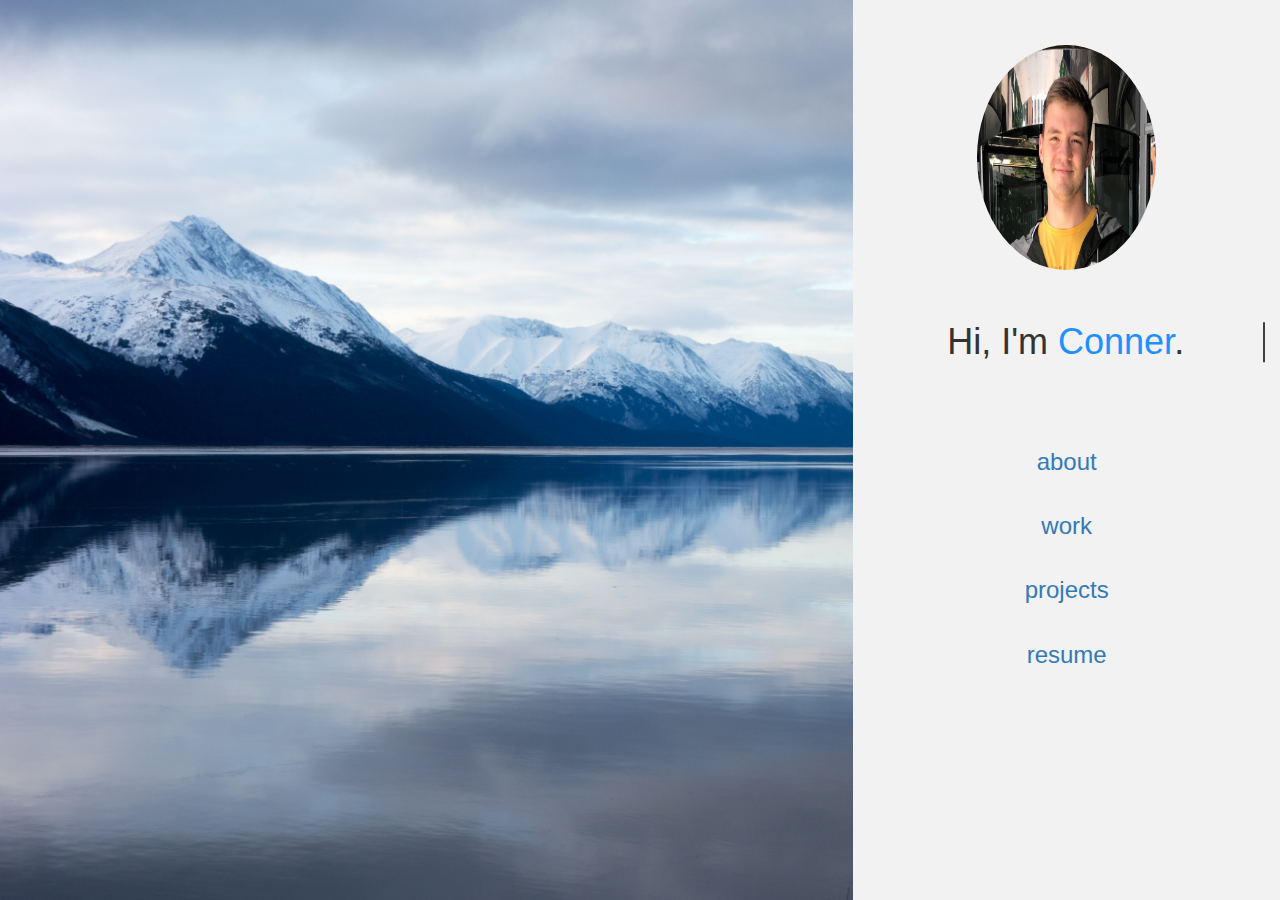
==== index.html @ 4be6e41a "Website Revamp, more to come - cleaner" ====
<!DOCTYPE html>
<html lang="en">
  <head>
    <!-- Global Site Tag (gtag.js) - Google Analytics -->
    <script async src="https://www.googletagmanager.com/gtag/js?id=UA-107774406-1"></script>
    <script>
    window.dataLayer = window.dataLayer || [];
    function gtag(){dataLayer.push(arguments);}
    gtag('js', new Date());

    gtag('config', 'UA-107774406-1');
    </script>

    <!-- Required meta tags -->
    <meta charset="utf-8">
    <meta name="viewport" content="width=device-width, initial-scale=1, shrink-to-fit=no">

    <script type="text/javascript" src="js/script.js"></script>

    <!-- Bootstrap CSS -->  
    <link rel="stylesheet" href="css/style.css">
    <link rel="stylesheet" href="font-awesome-4.7.0/css/font-awesome.min.css">
    <link href='https://fonts.googleapis.com/css?family=Gruppo' rel='stylesheet'>
    <link rel="shortcut icon" href="favicon.ico" />
</head>



  <body id="index">
    <title>Conner Bean</title>
    
    <div>
        <div class="col-md-8" style="margin: 0 !important; padding: 0 !important;">
            <img id="indexImage" src="images/ph1.jpg" alt="Image is missing. Conner you fool!">
        </div>
    </div>

    <div class="verticalNavigaion">
        <div class="col-md-4" style="background: #F2F2F2; height: 100vh;"> 
            <img src="images/me.jpg" alt="Avatar" id="circlePicture" style="width: 45%; height: 25%; margin-top: 5vh;">
            <h1 class="line-1 anim-typewriter">Hi, I'm <span style="color: dodgerblue">Conner</span>.<h1>
            <ul style="padding-top: 4vh; margin: auto">
                <li id="verticalNavigaionItem"><a href="about.html">about</a></li><br>
                <li id="verticalNavigaionItem"><a href="work.html">work</a></li><br>
                <li id="verticalNavigaionItem"><a href="projects.html">projects</a></li><br>
                <li id="verticalNavigaionItem"><a href="images/resume.pdf">resume</a></li><br>
                <!-- COMING SOON!!! -->
                <!-- <li id="verticalNavigaionItem"><a href="blog.html">blog</a></li> -->
            </ul>
        </div>
    </div>
 
    
    <!-- Optional JavaScript -->
    <!-- jQuery first, then Popper.js, then Bootstrap JS -->
    <script src="https://code.jquery.com/jquery-3.1.0.js"></script>
    <script src="https://cdnjs.cloudflare.com/ajax/libs/popper.js/1.11.0/umd/popper.min.js" integrity="sha384-b/U6ypiBEHpOf/4+1nzFpr53nxSS+GLCkfwBdFNTxtclqqenISfwAzpKaMNFNmj4" crossorigin="anonymous"></script>
    <script src="https://maxcdn.bootstrapcdn.com/bootstrap/4.0.0-beta/js/bootstrap.min.js" integrity="sha384-h0AbiXch4ZDo7tp9hKZ4TsHbi047NrKGLO3SEJAg45jXxnGIfYzk4Si90RDIqNm1" crossorigin="anonymous"></script>
    <link rel="stylesheet" href="https://maxcdn.bootstrapcdn.com/bootstrap/3.3.7/css/bootstrap.min.css">
    
    <script>
        console.log("Photo credit: Haoshuang Lou - 'Snow Capped Mountains'")
    </script>

    <script>
    $(document).ready(function () {
        $(".navbar-nav li a").click(function(event) {
            $(".navbar-collapse").collapse('hide');
        });

        $(".navbar #sec2").on('click', function(e) {
               // prevent default anchor click behavior
            e.preventDefault();

            // store hash
            var hash = this.hash;
            var tope = 0;
            if ($(hash).length)
            {
                tope = $(hash).offset().top;
            }

            // animate
            $('html, body').animate({
                scrollTop: tope
                }, 400, function(){

                // when done, add hash to url
                // (default click behaviour)
                window.location.hash = hash;
                });
        });
    });
    </script>
  </body>

</html>
---- css/style.css ----
* {
    padding: 0;
    margin: 0;
    }
    
    body {
        overflow-x: hidden;
        font-family: 'Open Sans', sans-serif;
        text-rendering: optimizeLegibility !important;
        -webkit-font-smoothing: antialiased !important;
        background-color: whitesmoke;
        position: relative;
        height: 100%;
        overflow: auto;
    }

    html {
        overflow: hidden;
        height: 100%;
    }
    
    li {
        list-style: none;
        display: inline-block
    }
    
    a {
        text-decoration: none;
        transition: all 500ms ease-in-out;
    }
    
    a:hover,
    a:active {
        text-decoration: none;
    }
    
    h1,
    h2,
    h4 {
        text-align: center;
        font-family: 'PT Sans Narrow', Arial, sans-serif;
        font-weight: bold;
    }
    
    p {
        font-size: 15px;
        line-height: 21px;
    }
    
    .btn {
        transition: all 300ms ease-in-out;
        font-weight: 500 !important;
        text-transform: uppercase;
    }
    
    .btn:hover {
        background-color: #ededed !important;
        color: #3c3c3c !important;
        border: 1px solid #fff !important;
    }

    /*  FONT FACES BELOW */
    @font-face
    {
        font-family: bebasNeue;
        src: url('bebas_neue/BebasNeue Bold.otf');
        font-weight: bold;
    }

    @font-face
    {
        font-family: bebasNeue;
        src: url('bebas_neue/BebasNeue Light.otf');  
        font-weight: lighter;
    }

    @font-face
    {
        font-family: alte;
        src: url('alte_haas_grotesk/AlteHaasGroteskBold.ttf');
        font-weight: bold;
    }


/* COLORS
    1) #FF3B3F - Watermelon
    2) #CAEBF2 - Sky
    3) #A9A9A9 - Carbon
    4) #EFEFEF - Neutral
    5) #172530 - Blue/Black
    6) #8CD790 - Green
    7) #D1B6E1 - Purple
    8) #EC7357 - Rust
*/

/* NAVIGATION */
    .navbar
    {
        background-color: #E6E6E6;
        padding-right: 10px;
        margin:0 !important;
        padding: 0 !important; 
        height: 10vh;
    }

    #personalLogo{
        position: absolute;
        height: 60%;
        width: 5%;
        margin-left: 2vh;
        margin-top: 2vh;
    }

    .navbar-header a{
        font-family: 'Courier';
        font-weight: 700;
    }

    .navbar-collapse l1{
        text-transform: lowercase;
        font-family: 'Courier';
    }

    .navbar-collapse a
    {
        color: black !important;
    }

    .navbar a:hover
    {
        color:black !important;
        background-color: dodgerblue !important;
    }

    #sec{
        text-align: center;
        display: block;
    }

    #sec2{
        text-align: center;
        display: block;
    }

    #headTxt{
        font-size: 12px;
        color: black;
    }

    #headImg{
        font-size: 20px;
        color: black;
    }

/* END OF NAVIGATION */

/* 
    COLORS:
        Backgrounds should be: #F2F2F2
*/

/* START OF INDEX HTML LAYOUT */
#indexImage{
    height: 100vh;
}

#circlePicture{
    border-radius: 50%;
}

.verticalNavigaion{
    text-align: center;
}

#verticalNavigaionItem{
    padding-bottom: 3vh;
    font-size: x-large;
}

/* Begin - Typewriter animation styling */
.line-1{
    margin: 0 auto;
    margin-top: 8vh;
    border-right: 2px solid rgba(0,0,0,0.75);
    text-align: center;
    white-space: nowrap;
    overflow: hidden;
    transform: translateY(-50%);    
}
.anim-typewriter{
  animation: typewriter 1.5s steps(20) 1s 1 normal both,
             blinkTextCursor 500ms steps(44) infinite normal;
}
@keyframes typewriter{
  from{width: 0;}
  to{width: 7em;}
}
@keyframes blinkTextCursor{
  from{border-right-color: rgba(0,0,0,.75);}
  to{border-right-color: transparent;}
}
/* End - Typewriter animation styling */

/* END OF INDEX HTML LAYOUT */

/* START OF ABOUT HTML LAYOUT */
#aboutMeParagraph{
    font-size: 18px;
    text-align: center; 
    margin-top: 4vh; 
    margin-right: 25vh; 
    margin-left: 25vh;
}

.sidenav {
    height: 100%;
    width: 0;
    position: fixed;
    z-index: 1;
    top: 0;
    left: 0;
    background-color: #111;
    overflow-x: hidden;
    transition: 0.5s;
    padding-top: 60px;
}

.sidenav th {
    padding: 8px 8px 26px 32px;
    text-decoration: none;
    font-size: 25px;
    color: #818181;
    transition: 0.3s;
}

.sidenav td {
    padding-left: 32px;
    font-size: 25px;
    color: #818181;
}

.sidenav a:hover {
    color: #f1f1f1;
}

.sidenav .closebtn {
    position: absolute;
    top: 0;
    right: 25px;
    font-size: 36px;
    margin-left: 50px;
}

@media screen and (max-height: 450px) {
  .sidenav {padding-top: 15px;}
  .sidenav a {font-size: 18px;}
}

.connectMe {
    height: 50%;
    width: 0;
    position: fixed;
    z-index: 1;
    top: 0;
    left: 0;
    background-color: #111;
    overflow-x: hidden;
    transition: 0.5s;
    padding-top: 60px;
}

.connectMe a:hover {
    color: #f1f1f1;
}

.connectMe .closebtn {
    position: absolute;
    top: 0;
    right: 25px;
    font-size: 36px;
    margin-left: 50px;
}

@media screen and (max-height: 450px) {
  .connectMe {padding-top: 15px;}
  .connectMe a {font-size: 18px;}
}

#connectMe{
    margin-top: 25vh;
}

/* END OF ABOUT HTML LAYOUT */


/* START OF PROJECTS HTML LAYOUT */
.card{
    max-width: 40vh;
    border: 1px solid #ddd;
    border-radius: 2px;
    box-shadow: 2px 2px 3px rgba(0, 0, 0, 0.12), 0 1px 2px rgba(0, 0, 0, 0.24);
    margin-bottom: 20px;
    margin-top: 10px;
}

.card-img-top {
    width: 100%;
    height: 15vw;
    object-fit: contain;
    border-bottom: 1px solid #ddd;
}

.card-bottom {
    min-height: 180px;
    padding: 15px;
  }
/* END OF PROJECTS HTML LAYOUT */







@media(max-width:768px) {

}



.timeline {
    list-style: none;
    position: relative;
}

    .timeline:before {
        top: 0;
        bottom: 0;
        position: absolute;
        content: " ";
        width: 3px;
        background-color: #eeeeee;
        left: 50%;
        margin-left: -1.5px;
    }

    .timeline > li {
        width: 100%;
        margin-bottom: 20px;
        position: relative;
    }

.timeline > li:before,
.timeline > li:after {
    content: " ";
    display: table;
}

.timeline > li:after {
    clear: both;
}

.timeline > li:before,
.timeline > li:after {
    content: " ";
    display: table;
}

.timeline > li:after {
    clear: both;
}

.timeline > li > .timeline-panel {
    width: 46%;
    float: left;
    border: 1px solid #d4d4d4;
    border-radius: 2px;
    padding: 20px;
    position: relative;
    -webkit-box-shadow: 0 1px 6px rgba(0, 0, 0, 0.175);
    box-shadow: 0 1px 6px rgba(0, 0, 0, 0.175);
}

.timeline > li > .timeline-panel:before {
    position: absolute;
    top: 26px;
    right: -15px;
    display: inline-block;
    border-top: 15px solid transparent;
    border-left: 15px solid #ccc;
    border-right: 0 solid #ccc;
    border-bottom: 15px solid transparent;
    content: " ";
}

.timeline > li > .timeline-panel:after {
    position: absolute;
    top: 27px;
    right: -14px;
    display: inline-block;
    border-top: 14px solid transparent;
    border-left: 14px solid #fff;
    border-right: 0 solid #fff;
    border-bottom: 14px solid transparent;
    content: " ";
}

.timeline > li > .timeline-badge {
    color: #fff;
    width: 50px;
    height: 50px;
    line-height: 50px;
    font-size: 1.4em;
    text-align: center;
    position: absolute;
    top: 16px;
    left: 50%;
    margin-left: -25px;
    background-color: #999999;
    z-index: 100;
    border-top-right-radius: 50%;
    border-top-left-radius: 50%;
    border-bottom-right-radius: 50%;
    border-bottom-left-radius: 50%;
}

.timeline > li.timeline-inverted > .timeline-panel {
    float: right;
}

    .timeline > li.timeline-inverted > .timeline-panel:before {
        border-left-width: 0;
        border-right-width: 15px;
        left: -15px;
        right: auto;
    }

    .timeline > li.timeline-inverted > .timeline-panel:after {
        border-left-width: 0;
        border-right-width: 14px;
        left: -14px;
        right: auto;
    }

.timeline-badge.primary {
    background-color: #2e6da4 !important;
}

.timeline-badge.success {
    background-color: #3f903f !important;
}

.timeline-badge.warning {
    background-color: #f0ad4e !important;
}

.timeline-badge.danger {
    background-color: #d9534f !important;
}

.timeline-badge.info {
    background-color: dodgerblue !important;
}

.timeline-title {
    margin-top: 0;
    color: inherit;
}

.timeline-body > p,
.timeline-body > ul {
    margin-bottom: 0;
    width: 100%;
}

    .timeline-body > p + p {
        margin-top: 5px;
    }

@media (max-width: 767px) {
    ul.timeline:before {
        left: 40px;
    }

    ul.timeline > li > .timeline-panel {
        width: calc(100% - 90px);
        width: -moz-calc(100% - 90px);
        width: -webkit-calc(100% - 90px);
    }

    ul.timeline > li > .timeline-badge {
        left: 15px;
        margin-left: 0;
        top: 16px;
    }

    ul.timeline > li > .timeline-panel {
        float: right;
    }

        ul.timeline > li > .timeline-panel:before {
            border-left-width: 0;
            border-right-width: 15px;
            left: -15px;
            right: auto;
        }

        ul.timeline > li > .timeline-panel:after {
            border-left-width: 0;
            border-right-width: 14px;
            left: -14px;
            right: auto;
        }
}
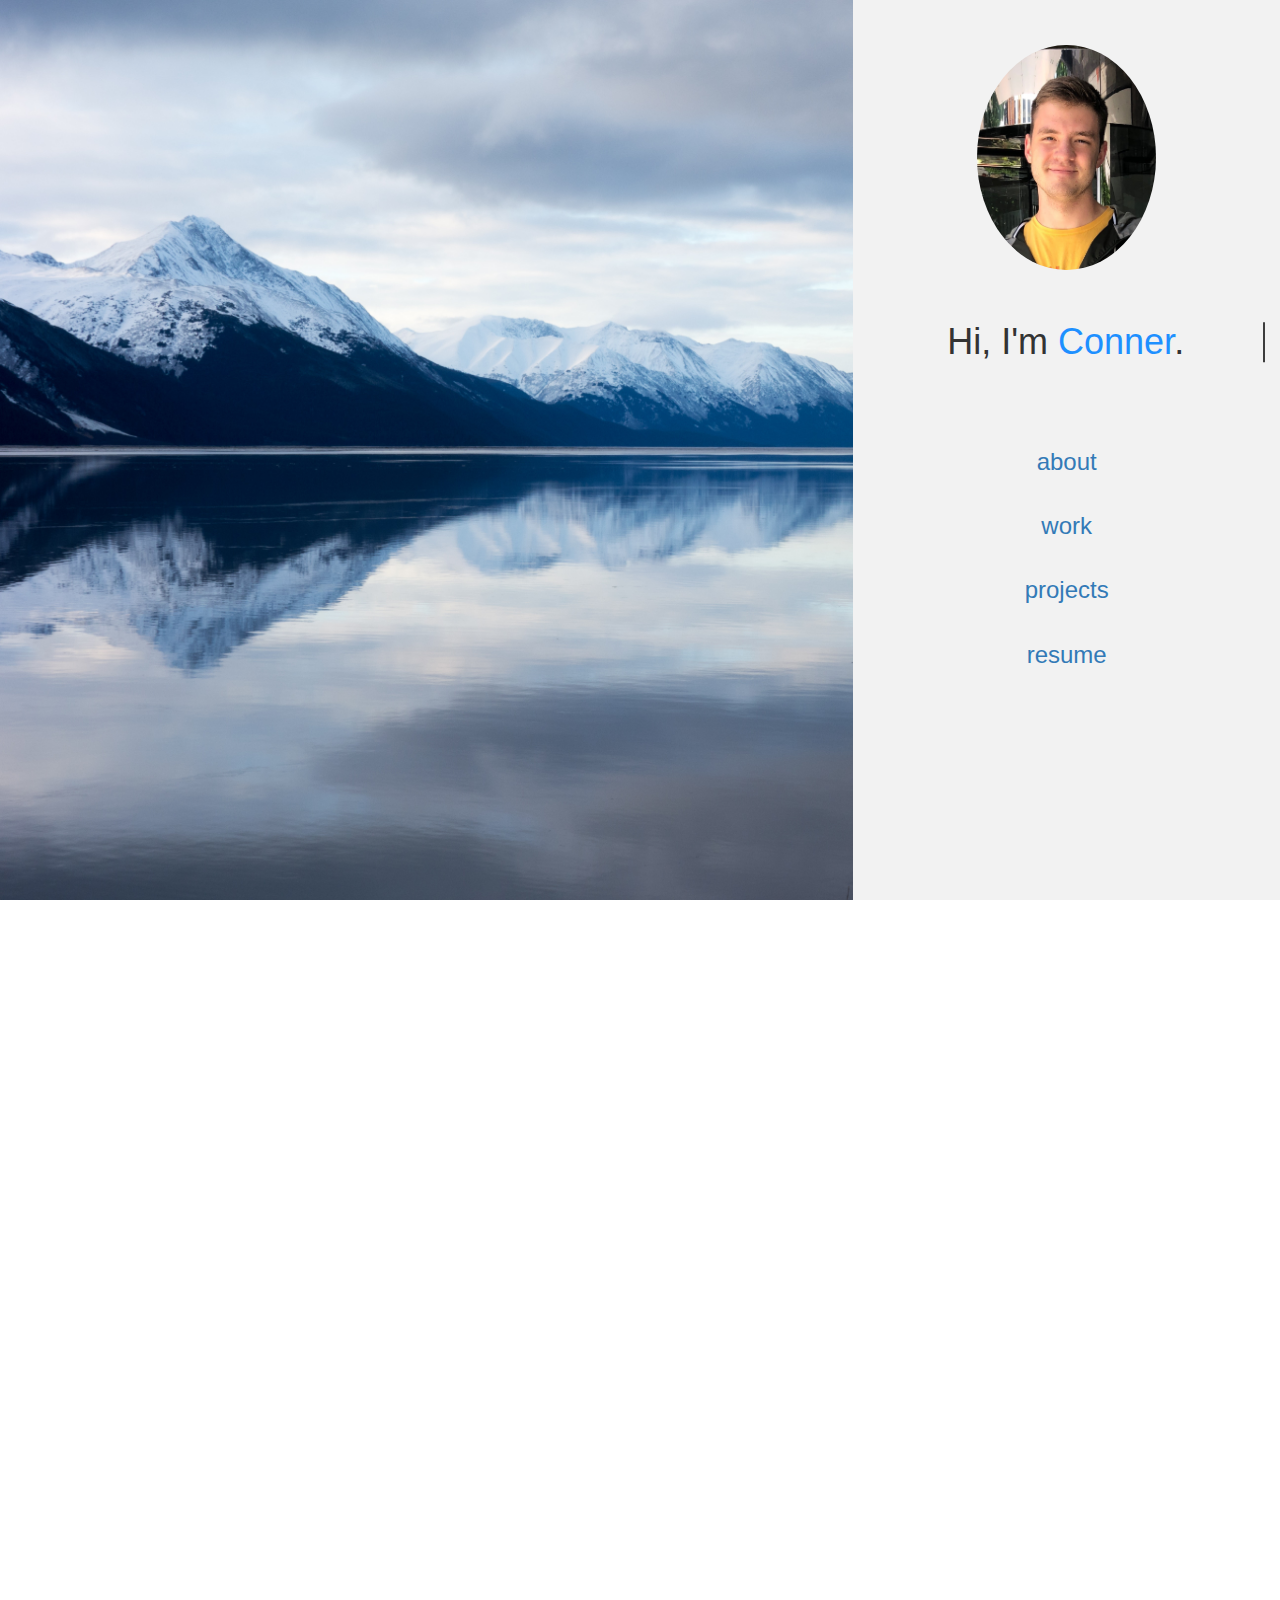
==== commit 4c7b183e: "Remove unused imgs, add snippet, preload img" ====
--- a/index.html
+++ b/index.html
@@ -14,6 +14,7 @@
     <!-- Required meta tags -->
     <meta charset="utf-8">
     <meta name="viewport" content="width=device-width, initial-scale=1, shrink-to-fit=no">
+    <meta name="Description" content="Software Engineer. Pursuing passion and helping others.">
 
     <script type="text/javascript" src="js/script.js"></script>
 
@@ -27,7 +28,7 @@
 
 
   <body id="index">
-    <title>Conner Bean</title>
+    <title>Conner Bean | Developer, Designer, Creator </title>
     
     <div>
         <div class="col-md-8" style="margin: 0 !important; padding: 0 !important;">
@@ -49,8 +50,8 @@
             </ul>
         </div>
     </div>
- 
-    
+
+     
     <!-- Optional JavaScript -->
     <!-- jQuery first, then Popper.js, then Bootstrap JS -->
     <script src="https://code.jquery.com/jquery-3.1.0.js"></script>
@@ -92,6 +93,22 @@
         });
     });
     </script>
+
+    <script>
+    var dir = "images/";
+    var fileextension = ".png";
+    $.ajax({
+        //This will retrieve the contents of the folder if the folder is configured as 'browsable'
+        url: dir,
+        success: function (data) {
+            //List all .png file names in the page
+            $(data).find("a:contains(" + fileextension + ")").each(function () {
+                var filename = this.href.replace(window.location.host, "").replace("http://", "");
+                $("body").append("<img src='" + dir + filename + "'>");
+            });
+        }
+    });
+    </script>
   </body>
 
 </html>
--- a/css/style.css
+++ b/css/style.css
@@ -57,6 +57,7 @@
         background-color: #ededed !important;
         color: #3c3c3c !important;
         border: 1px solid #fff !important;
+        height: 1000px;
     }
 
     /*  FONT FACES BELOW */
@@ -114,12 +115,20 @@
     .navbar-header a{
         font-family: 'Courier';
         font-weight: 700;
-    }
-
-    .navbar-collapse l1{
+        color: black;
+    }
+
+    .icon-bar {
+        padding-top: 0.5vh;
+        background-color: black !important;
+    }
+
+    .navbar-collapse l1{ 
         text-transform: lowercase;
         font-family: 'Courier';
-    }
+        background-color: black;
+    }
+
 
     .navbar-collapse a
     {
@@ -135,16 +144,14 @@
     #sec{
         text-align: center;
         display: block;
-    }
-
-    #sec2{
-        text-align: center;
-        display: block;
+        height: 10vh;
+        padding-top: 2vh;
     }
 
     #headTxt{
         font-size: 12px;
         color: black;
+        
     }
 
     #headImg{
@@ -166,6 +173,7 @@
 
 #circlePicture{
     border-radius: 50%;
+    object-fit: cover;
 }
 
 .verticalNavigaion{
@@ -323,7 +331,38 @@
 
 
 @media(max-width:768px) {
-
+    #indexImage{
+        width: 100%;
+    }
+    #body{
+        width: 100%;
+    }
+    #aboutMeParagraph{
+        width: 80%;
+        margin-left: 10%;
+    }
+    #personalLogo{
+        height: 0;
+    }
+    #connectMe a{
+        font-size: 70%;
+    }
+    #sec {
+        margin-top: 2vh;
+        margin-bottom: 2vh;
+    }
+    .btn:hover {
+        height: 10vh;
+    }
+    .navbar-collapse{
+        width: 110% !important;
+        z-index: 999 !important;
+        position: relative;
+        background-color: gainsboro;
+    }
+    .closebtn {
+        font-size: 6vh !important;
+    }
 }
 
 
@@ -350,83 +389,83 @@
         position: relative;
     }
 
-.timeline > li:before,
-.timeline > li:after {
-    content: " ";
-    display: table;
-}
-
-.timeline > li:after {
-    clear: both;
-}
-
-.timeline > li:before,
-.timeline > li:after {
-    content: " ";
-    display: table;
-}
-
-.timeline > li:after {
-    clear: both;
-}
-
-.timeline > li > .timeline-panel {
-    width: 46%;
-    float: left;
-    border: 1px solid #d4d4d4;
-    border-radius: 2px;
-    padding: 20px;
-    position: relative;
-    -webkit-box-shadow: 0 1px 6px rgba(0, 0, 0, 0.175);
-    box-shadow: 0 1px 6px rgba(0, 0, 0, 0.175);
-}
-
-.timeline > li > .timeline-panel:before {
-    position: absolute;
-    top: 26px;
-    right: -15px;
-    display: inline-block;
-    border-top: 15px solid transparent;
-    border-left: 15px solid #ccc;
-    border-right: 0 solid #ccc;
-    border-bottom: 15px solid transparent;
-    content: " ";
-}
-
-.timeline > li > .timeline-panel:after {
-    position: absolute;
-    top: 27px;
-    right: -14px;
-    display: inline-block;
-    border-top: 14px solid transparent;
-    border-left: 14px solid #fff;
-    border-right: 0 solid #fff;
-    border-bottom: 14px solid transparent;
-    content: " ";
-}
-
-.timeline > li > .timeline-badge {
-    color: #fff;
-    width: 50px;
-    height: 50px;
-    line-height: 50px;
-    font-size: 1.4em;
-    text-align: center;
-    position: absolute;
-    top: 16px;
-    left: 50%;
-    margin-left: -25px;
-    background-color: #999999;
-    z-index: 100;
-    border-top-right-radius: 50%;
-    border-top-left-radius: 50%;
-    border-bottom-right-radius: 50%;
-    border-bottom-left-radius: 50%;
-}
-
-.timeline > li.timeline-inverted > .timeline-panel {
-    float: right;
-}
+    .timeline > li:before,
+    .timeline > li:after {
+        content: " ";
+        display: table;
+    }
+
+    .timeline > li:after {
+        clear: both;
+    }
+
+    .timeline > li:before,
+    .timeline > li:after {
+        content: " ";
+        display: table;
+    }
+
+    .timeline > li:after {
+        clear: both;
+    }
+
+    .timeline > li > .timeline-panel {
+        width: 46%;
+        float: left;
+        border: 1px solid #d4d4d4;
+        border-radius: 2px;
+        padding: 20px;
+        position: relative;
+        -webkit-box-shadow: 0 1px 6px rgba(0, 0, 0, 0.175);
+        box-shadow: 0 1px 6px rgba(0, 0, 0, 0.175);
+    }
+
+    .timeline > li > .timeline-panel:before {
+        position: absolute;
+        top: 26px;
+        right: -15px;
+        display: inline-block;
+        border-top: 15px solid transparent;
+        border-left: 15px solid #ccc;
+        border-right: 0 solid #ccc;
+        border-bottom: 15px solid transparent;
+        content: " ";
+    }
+
+    .timeline > li > .timeline-panel:after {
+        position: absolute;
+        top: 27px;
+        right: -14px;
+        display: inline-block;
+        border-top: 14px solid transparent;
+        border-left: 14px solid #fff;
+        border-right: 0 solid #fff;
+        border-bottom: 14px solid transparent;
+        content: " ";
+    }
+
+    .timeline > li > .timeline-badge {
+        color: #fff;
+        width: 50px;
+        height: 50px;
+        line-height: 50px;
+        font-size: 1.4em;
+        text-align: center;
+        position: absolute;
+        top: 16px;
+        left: 50%;
+        margin-left: -25px;
+        background-color: #999999;
+        z-index: 100;
+        border-top-right-radius: 50%;
+        border-top-left-radius: 50%;
+        border-bottom-right-radius: 50%;
+        border-bottom-left-radius: 50%;
+    }
+
+    .timeline > li.timeline-inverted > .timeline-panel {
+        float: right;
+    }
 
     .timeline > li.timeline-inverted > .timeline-panel:before {
         border-left-width: 0;
@@ -473,9 +512,9 @@
     width: 100%;
 }
 
-    .timeline-body > p + p {
-        margin-top: 5px;
-    }
+.timeline-body > p + p {
+    margin-top: 5px;
+}
 
 @media (max-width: 767px) {
     ul.timeline:before {
@@ -498,17 +537,17 @@
         float: right;
     }
 
-        ul.timeline > li > .timeline-panel:before {
-            border-left-width: 0;
-            border-right-width: 15px;
-            left: -15px;
-            right: auto;
-        }
-
-        ul.timeline > li > .timeline-panel:after {
-            border-left-width: 0;
-            border-right-width: 14px;
-            left: -14px;
-            right: auto;
-        }
+    ul.timeline > li > .timeline-panel:before {
+        border-left-width: 0;
+        border-right-width: 15px;
+        left: -15px;
+        right: auto;
+    }
+
+    ul.timeline > li > .timeline-panel:after {
+        border-left-width: 0;
+        border-right-width: 14px;
+        left: -14px;
+        right: auto;
+    }
 }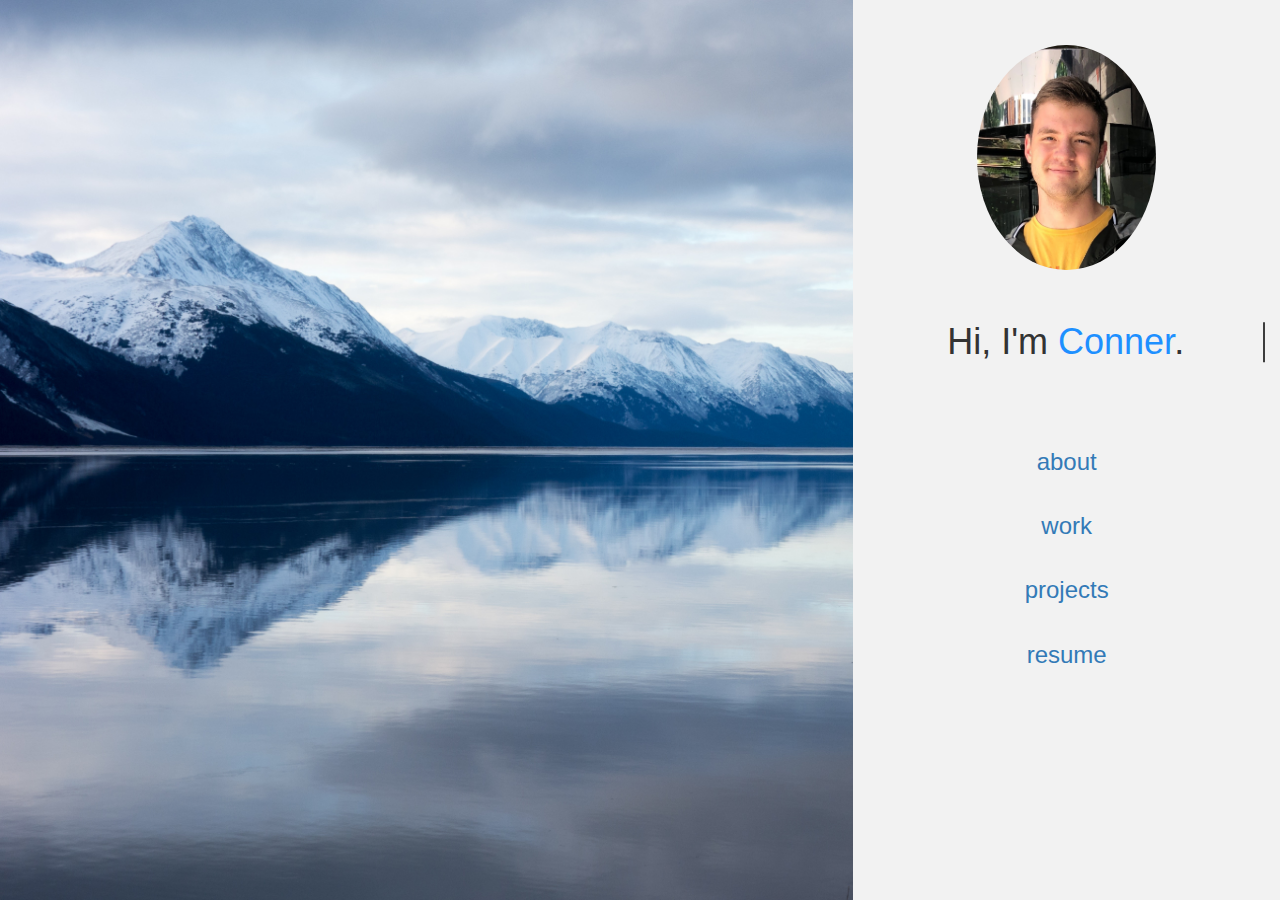
==== commit 0f1f8b84: "fix preloading" ====
--- a/index.html
+++ b/index.html
@@ -51,6 +51,22 @@
         </div>
     </div>
 
+    <div class="hidden">
+        <script type="text/javascript">
+            var images = new Array()
+            function preload() {
+                for (i = 0; i < preload.arguments.length; i++) {
+                    images[i] = new Image()
+                    images[i].src = preload.arguments[i]
+                }
+            }
+            preload(
+                "./images/nature.jpg",
+                "./images/code_logic.jpg"
+            )
+        </script>
+    </div>
+
      
     <!-- Optional JavaScript -->
     <!-- jQuery first, then Popper.js, then Bootstrap JS -->
@@ -93,22 +109,6 @@
         });
     });
     </script>
-
-    <script>
-    var dir = "images/";
-    var fileextension = ".png";
-    $.ajax({
-        //This will retrieve the contents of the folder if the folder is configured as 'browsable'
-        url: dir,
-        success: function (data) {
-            //List all .png file names in the page
-            $(data).find("a:contains(" + fileextension + ")").each(function () {
-                var filename = this.href.replace(window.location.host, "").replace("http://", "");
-                $("body").append("<img src='" + dir + filename + "'>");
-            });
-        }
-    });
-    </script>
   </body>
 
 </html>
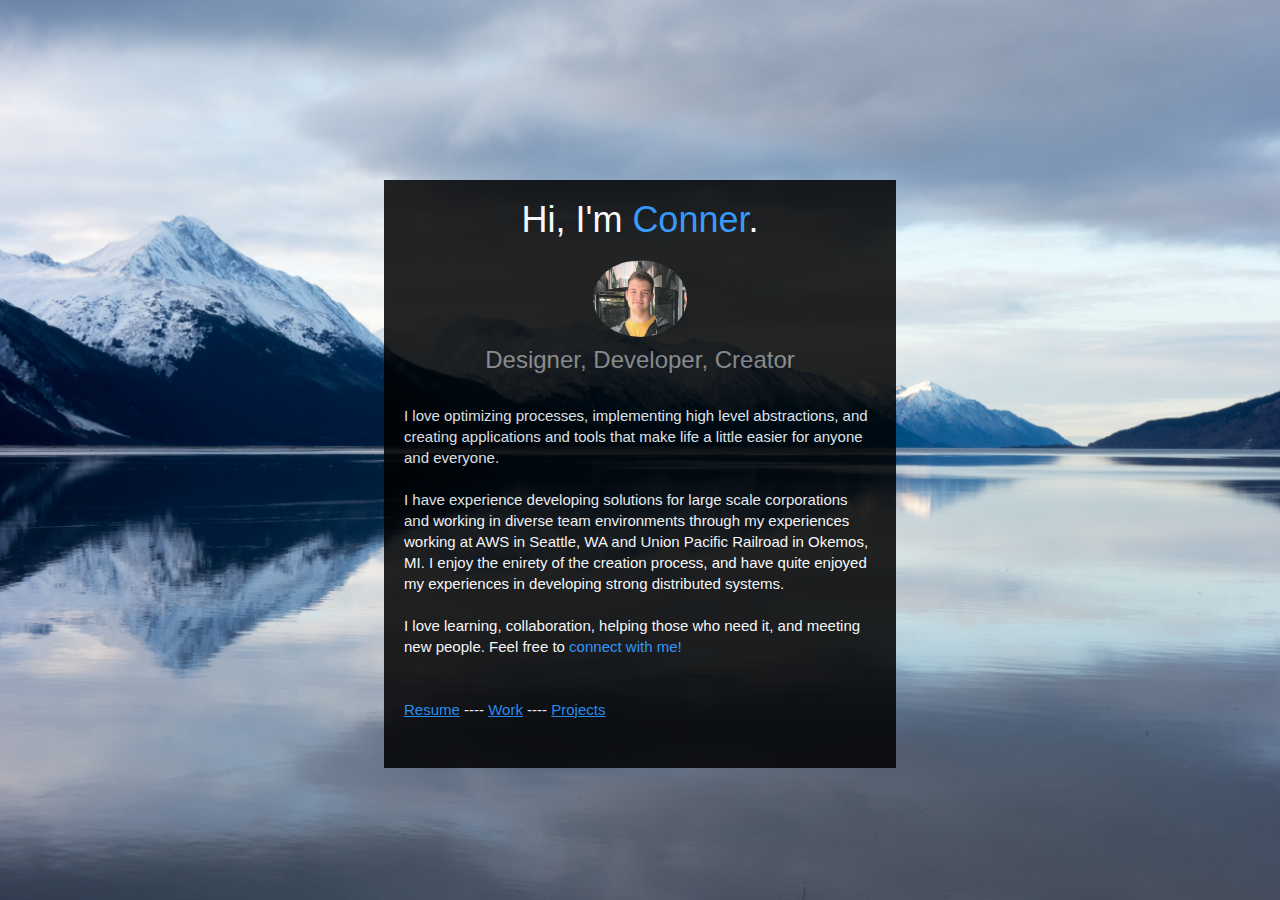
==== commit 809d2e07: "Upgrade to Website3.0" ====
--- a/index.html
+++ b/index.html
@@ -23,92 +23,101 @@
     <link rel="stylesheet" href="font-awesome-4.7.0/css/font-awesome.min.css">
     <link href='https://fonts.googleapis.com/css?family=Gruppo' rel='stylesheet'>
     <link rel="shortcut icon" href="favicon.ico" />
-</head>
+  </head>
 
 
 
   <body id="index">
     <title>Conner Bean | Developer, Designer, Creator </title>
     
-    <div>
-        <div class="col-md-8" style="margin: 0 !important; padding: 0 !important;">
-            <img id="indexImage" src="images/ph1.jpg" alt="Image is missing. Conner you fool!">
+    <div id="index-img">
+        <img id="indexImage" src="images/ph1.jpg" alt="Photo" style="width:100%;height:100%;">
+        <div class="text-block">
+            <h1>Hi, I'm <span style="color: dodgerblue">Conner</span>.<h1>
+            <img src="images/me.jpg" alt="Avatar" id="circlePicture" style="width: 20%; height: 25%;">
+            <h4 style="font-size: x-large; color: gray">Designer, Developer, Creator</h4>
+            <p>
+                <br>
+                I love optimizing processes, implementing high level abstractions, and creating applications
+                and tools that make life a little easier for anyone and everyone.
+                <br>
+                <br>
+                I have experience developing solutions for large scale corporations and 
+                working in diverse team environments through my experiences working at AWS in Seattle, WA and Union Pacific Railroad in Okemos, MI. 
+                I enjoy the enirety of the creation process, and have quite enjoyed my experiences in developing strong distributed systems. 
+                <br>
+                <br>
+                I love learning, collaboration, helping those who need it, and meeting new people. Feel free to <a class="opener" href="#" style="color: dodgerblue" onclick="openConnect()">connect with me!</a>
+                <br>
+                <br>
+                <br>
+                <a href="images/resume.pdf" style="color: dodgerblue"><u>Resume</u></a> ----
+                <a href="work.html" style="color: dodgerblue;"><u>Work</u></a> ----
+                <a href="projects.html" style="color: dodgerblue"><u>Projects</u></a>
+            </p>
         </div>
     </div>
 
-    <div class="verticalNavigaion">
-        <div class="col-md-4" style="background: #F2F2F2; height: 100vh;"> 
-            <img src="images/me.jpg" alt="Avatar" id="circlePicture" style="width: 45%; height: 25%; margin-top: 5vh;">
-            <h1 class="line-1 anim-typewriter">Hi, I'm <span style="color: dodgerblue">Conner</span>.<h1>
-            <ul style="padding-top: 4vh; margin: auto">
-                <li id="verticalNavigaionItem"><a href="about.html">about</a></li><br>
-                <li id="verticalNavigaionItem"><a href="work.html">work</a></li><br>
-                <li id="verticalNavigaionItem"><a href="projects.html">projects</a></li><br>
-                <li id="verticalNavigaionItem"><a href="images/resume.pdf">resume</a></li><br>
-                <!-- COMING SOON!!! -->
-                <!-- <li id="verticalNavigaionItem"><a href="blog.html">blog</a></li> -->
-            </ul>
-        </div>
+    <div id="connectMe" class="connectMe">
+        <a href="javascript:void(1)" class="closebtn" onclick="closeConnect()">&times;</a>
+        <h2 style="color: #818181">Twitter: <a href="http://twitter.com/connerbean">@connerbean</a></h2>
+        <h2 style="color: #818181">LinkedIn: <a href="http://linkedin.com/in/connerbean">connerbean</a></h2>
+        <h2 style="color: #818181">Github: <a href="http://github.com/connerbean">connerbean</a></h2>
+        <h2 style="color: #818181; padding-bottom: 25px;">Email: <a href="mailto:conner.bean@icloud.com">conner.bean@icloud.com</a></h2>
     </div>
+    
+    <script>
+        function openConnect() {
+            console.log("open");
+            if (screen.width >= 600){
+                document.getElementById("connectMe").style.width = "30%";
+            } else {
+                document.getElementById("connectMe").style.width = "75%";
+            }
+        }
 
-    <div class="hidden">
-        <script type="text/javascript">
-            var images = new Array()
-            function preload() {
-                for (i = 0; i < preload.arguments.length; i++) {
-                    images[i] = new Image()
-                    images[i].src = preload.arguments[i]
+        function closeConnect() {
+            console.log("close");
+            document.getElementById("connectMe").style.width = "0";
+        }
+
+        function clickAway() {
+            console.log("click away");
+            var doNotContinue = '.opener, .connectMe';
+            if (!event.target.matches(doNotContinue)) {
+                var connectMe = document.getElementById("connectMe");
+                if (connectMe.style.width !== "0px") {
+                    closeConnect();
                 }
             }
-            preload(
-                "./images/nature.jpg",
-                "./images/code_logic.jpg"
-            )
-        </script>
-    </div>
+        }
+        function clickAwayTouch() {
+            var doNotContinue = '.opener, .connectMe';
+            if (!event.target.matches(doNotContinue)) {
+                var connectMe = document.getElementById("connectMe");
+                if (connectMe.style.width !== "0px") {
+                    closeConnect();
+                }
+            }
+        }
 
+
+        var body = document.getElementById('index');
+        // Initialize width to 0
+        document.getElementById("connectMe").style.widows = "0";
+        body.addEventListener("click", clickAway);
+        body.addEventListener("touchstart", clickAwayTouch);
+    </script>
      
     <!-- Optional JavaScript -->
     <!-- jQuery first, then Popper.js, then Bootstrap JS -->
-    <script src="https://code.jquery.com/jquery-3.1.0.js"></script>
-    <script src="https://cdnjs.cloudflare.com/ajax/libs/popper.js/1.11.0/umd/popper.min.js" integrity="sha384-b/U6ypiBEHpOf/4+1nzFpr53nxSS+GLCkfwBdFNTxtclqqenISfwAzpKaMNFNmj4" crossorigin="anonymous"></script>
-    <script src="https://maxcdn.bootstrapcdn.com/bootstrap/4.0.0-beta/js/bootstrap.min.js" integrity="sha384-h0AbiXch4ZDo7tp9hKZ4TsHbi047NrKGLO3SEJAg45jXxnGIfYzk4Si90RDIqNm1" crossorigin="anonymous"></script>
-    <link rel="stylesheet" href="https://maxcdn.bootstrapcdn.com/bootstrap/3.3.7/css/bootstrap.min.css">
+    <script src="js/jquery-3.4.1.min.js"></script>
+    <script src="js/popper.js"></script>
+    <script src="js/bootstrap.min.js"></script>
+    <link rel="stylesheet" href="css/bootstrap.min.css">
     
     <script>
         console.log("Photo credit: Haoshuang Lou - 'Snow Capped Mountains'")
     </script>
-
-    <script>
-    $(document).ready(function () {
-        $(".navbar-nav li a").click(function(event) {
-            $(".navbar-collapse").collapse('hide');
-        });
-
-        $(".navbar #sec2").on('click', function(e) {
-               // prevent default anchor click behavior
-            e.preventDefault();
-
-            // store hash
-            var hash = this.hash;
-            var tope = 0;
-            if ($(hash).length)
-            {
-                tope = $(hash).offset().top;
-            }
-
-            // animate
-            $('html, body').animate({
-                scrollTop: tope
-                }, 400, function(){
-
-                // when done, add hash to url
-                // (default click behaviour)
-                window.location.hash = hash;
-                });
-        });
-    });
-    </script>
   </body>
-
 </html>
--- a/css/style.css
+++ b/css/style.css
@@ -2,6 +2,34 @@
     padding: 0;
     margin: 0;
     }
+
+     /* Container holding the image and the text */
+    #index-img {
+        position: relative;
+        height: 100%;
+        max-width: 100%;
+        max-height: 100%;
+        background-position: center;
+        background-repeat: no-repeat;
+        background-size: cover;
+    }
+    
+    /* Bottom right text */
+    .text-block {
+        position: absolute;
+        top: 20%;
+        right: 30%;
+        left: 30%;
+        width: 40%;
+        max-height: 70%;
+        background-color: black;
+        color: white;
+        padding-left: 20px;
+        padding-right: 20px;
+        opacity: 0.85;
+        overflow: scroll;
+        padding-bottom: 3%;
+    } 
     
     body {
         overflow-x: hidden;
@@ -196,7 +224,7 @@
     transform: translateY(-50%);    
 }
 .anim-typewriter{
-  animation: typewriter 1.5s steps(20) 1s 1 normal both,
+  animation: typewriter 2s steps(20) 1s 1 normal both,
              blinkTextCursor 500ms steps(44) infinite normal;
 }
 @keyframes typewriter{
@@ -211,17 +239,7 @@
 
 /* END OF INDEX HTML LAYOUT */
 
-/* START OF ABOUT HTML LAYOUT */
-#aboutMeParagraph{
-    font-size: 18px;
-    text-align: center; 
-    margin-top: 4vh; 
-    margin-right: 25vh; 
-    margin-left: 25vh;
-}
-
-.sidenav {
-    height: 100%;
+.connectMe {
     width: 0;
     position: fixed;
     z-index: 1;
@@ -231,50 +249,7 @@
     overflow-x: hidden;
     transition: 0.5s;
     padding-top: 60px;
-}
-
-.sidenav th {
-    padding: 8px 8px 26px 32px;
-    text-decoration: none;
-    font-size: 25px;
-    color: #818181;
-    transition: 0.3s;
-}
-
-.sidenav td {
-    padding-left: 32px;
-    font-size: 25px;
-    color: #818181;
-}
-
-.sidenav a:hover {
-    color: #f1f1f1;
-}
-
-.sidenav .closebtn {
-    position: absolute;
-    top: 0;
-    right: 25px;
-    font-size: 36px;
-    margin-left: 50px;
-}
-
-@media screen and (max-height: 450px) {
-  .sidenav {padding-top: 15px;}
-  .sidenav a {font-size: 18px;}
-}
-
-.connectMe {
-    height: 50%;
-    width: 0;
-    position: fixed;
-    z-index: 1;
-    top: 0;
-    left: 0;
-    background-color: #111;
-    overflow-x: hidden;
-    transition: 0.5s;
-    padding-top: 60px;
+    opacity: 1;
 }
 
 .connectMe a:hover {
@@ -297,8 +272,6 @@
 #connectMe{
     margin-top: 25vh;
 }
-
-/* END OF ABOUT HTML LAYOUT */
 
 
 /* START OF PROJECTS HTML LAYOUT */
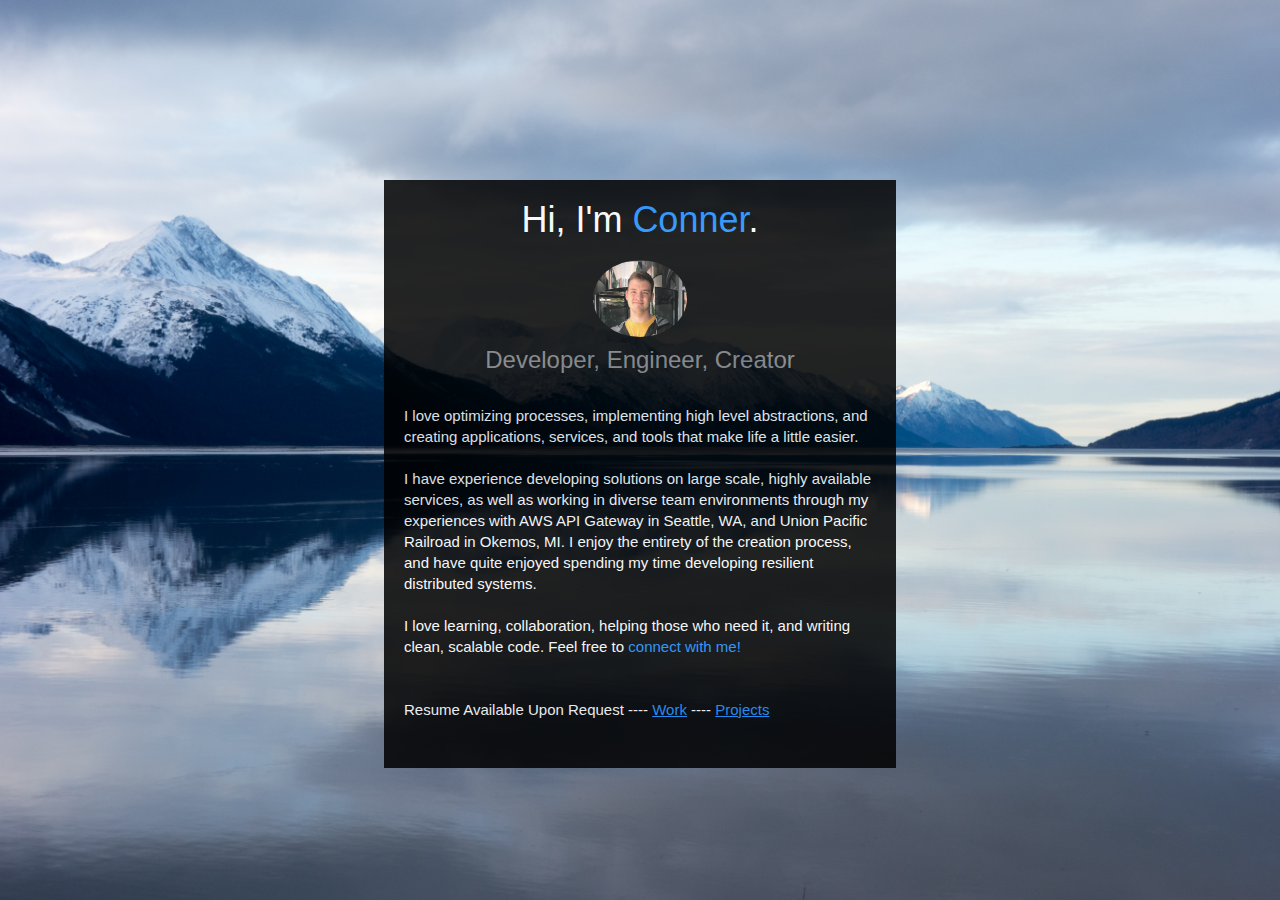
==== commit fc347991: "Update wording, refresh some things, remove resume" ====
--- a/index.html
+++ b/index.html
@@ -28,30 +28,30 @@
 
 
   <body id="index">
-    <title>Conner Bean | Developer, Designer, Creator </title>
+    <title>Conner Bean | Developer, Engineer, Creator </title>
     
     <div id="index-img">
         <img id="indexImage" src="images/ph1.jpg" alt="Photo" style="width:100%;height:100%;">
         <div class="text-block">
             <h1>Hi, I'm <span style="color: dodgerblue">Conner</span>.<h1>
             <img src="images/me.jpg" alt="Avatar" id="circlePicture" style="width: 20%; height: 25%;">
-            <h4 style="font-size: x-large; color: gray">Designer, Developer, Creator</h4>
+            <h4 style="font-size: x-large; color: gray">Developer, Engineer, Creator</h4>
             <p>
                 <br>
-                I love optimizing processes, implementing high level abstractions, and creating applications
-                and tools that make life a little easier for anyone and everyone.
+                I love optimizing processes, implementing high level abstractions, and creating applications, services, 
+                and tools that make life a little easier.
                 <br>
                 <br>
-                I have experience developing solutions for large scale corporations and 
-                working in diverse team environments through my experiences working at AWS in Seattle, WA and Union Pacific Railroad in Okemos, MI. 
-                I enjoy the enirety of the creation process, and have quite enjoyed my experiences in developing strong distributed systems. 
+                I have experience developing solutions on large scale, highly available services, as well as 
+                working in diverse team environments through my experiences with AWS API Gateway in Seattle, WA, and Union Pacific Railroad in Okemos, MI. 
+                I enjoy the entirety of the creation process, and have quite enjoyed spending my time developing resilient distributed systems.
                 <br>
                 <br>
-                I love learning, collaboration, helping those who need it, and meeting new people. Feel free to <a class="opener" href="#" style="color: dodgerblue" onclick="openConnect()">connect with me!</a>
+                I love learning, collaboration, helping those who need it, and writing clean, scalable code. Feel free to <a class="opener" href="#" style="color: dodgerblue" onclick="openConnect()">connect with me!</a>
                 <br>
                 <br>
                 <br>
-                <a href="images/resume.pdf" style="color: dodgerblue"><u>Resume</u></a> ----
+                Resume Available Upon Request ----
                 <a href="work.html" style="color: dodgerblue;"><u>Work</u></a> ----
                 <a href="projects.html" style="color: dodgerblue"><u>Projects</u></a>
             </p>
--- a/css/style.css
+++ b/css/style.css
@@ -27,7 +27,7 @@
         padding-left: 20px;
         padding-right: 20px;
         opacity: 0.85;
-        overflow: scroll;
+        overflow: auto;
         padding-bottom: 3%;
     } 
     
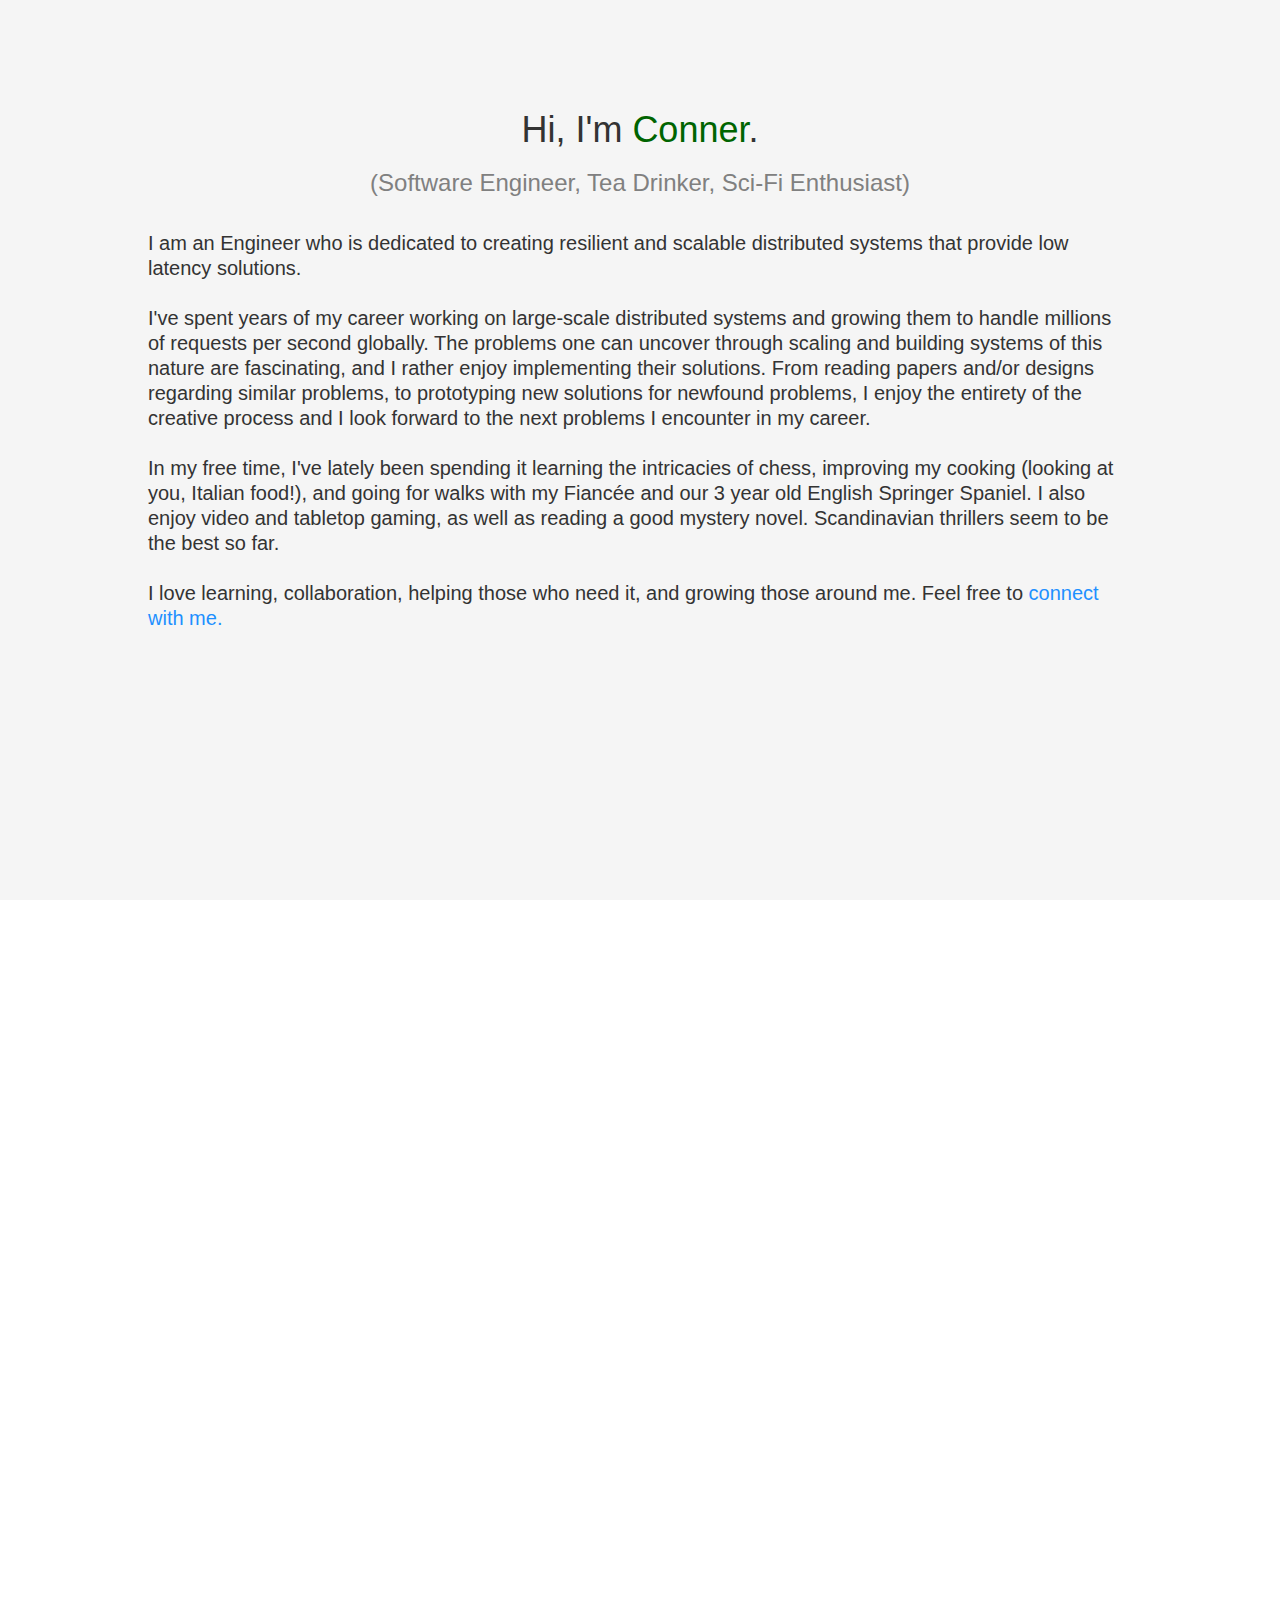
==== commit a4870cda: "Web3.0, KISS" ====
--- a/index.html
+++ b/index.html
@@ -25,45 +25,120 @@
     <link rel="shortcut icon" href="favicon.ico" />
   </head>
 
-
+<!-- Please don't make fun of my rudimentary frontend Skills, I'm a backend engineer for a reason ;) -->
 
   <body id="index">
-    <title>Conner Bean | Developer, Engineer, Creator </title>
+    <title>Conner Bean | Software Engineer </title>
     
     <div id="index-img">
-        <img id="indexImage" src="images/ph1.jpg" alt="Photo" style="width:100%;height:100%;">
         <div class="text-block">
-            <h1>Hi, I'm <span style="color: dodgerblue">Conner</span>.<h1>
-            <img src="images/me.jpg" alt="Avatar" id="circlePicture" style="width: 20%; height: 25%;">
-            <h4 style="font-size: x-large; color: gray">Developer, Engineer, Creator</h4>
-            <p>
+            <h1 style="background-color: whitesmoke;">Hi, I'm <span style="background-color: whitesmoke; color: darkgreen">Conner</span>.<h1>
+            <h4 style="background-color: whitesmoke; font-size: x-large; color: gray">(Software Engineer, Tea Drinker, Sci-Fi Enthusiast)</h4>
+            <p style="background-color: whitesmoke;">
                 <br>
-                I love optimizing processes, implementing high level abstractions, and creating applications, services, 
-                and tools that make life a little easier.
+                I am an Engineer who is dedicated to creating resilient and scalable distributed systems that provide low latency solutions.
                 <br>
                 <br>
-                I have experience developing solutions on large scale, highly available services, as well as 
-                working in diverse team environments through my experiences with AWS API Gateway in Seattle, WA, and Union Pacific Railroad in Okemos, MI. 
-                I enjoy the entirety of the creation process, and have quite enjoyed spending my time developing resilient distributed systems.
+                I've spent years of my career working on large-scale distributed systems and growing them to handle millions of requests per second globally. The problems one can uncover through scaling and building systems of this nature are fascinating, and I rather enjoy implementing their solutions. From reading papers and/or designs regarding similar problems, to prototyping new solutions for newfound problems, I enjoy the entirety of the creative process and I look forward to the next problems I encounter in my career.
                 <br>
                 <br>
-                I love learning, collaboration, helping those who need it, and writing clean, scalable code. Feel free to <a class="opener" href="#" style="color: dodgerblue" onclick="openConnect()">connect with me!</a>
+                In my free time, I've lately been spending it learning the intricacies of chess, improving my cooking (looking at you, Italian food!), and going for walks with my Fiancée and our 3 year old English Springer Spaniel. I also enjoy video and tabletop gaming, as well as reading a good mystery novel. Scandinavian thrillers seem to be the best so far.
                 <br>
                 <br>
+                I love learning, collaboration, helping those who need it, and growing those around me. Feel free to <a class="opener" href="#" style="color: dodgerblue" onclick="openConnect()">connect with me.</a>
                 <br>
-                Resume Available Upon Request ----
-                <a href="work.html" style="color: dodgerblue;"><u>Work</u></a> ----
-                <a href="projects.html" style="color: dodgerblue"><u>Projects</u></a>
+                <br>
             </p>
         </div>
+        <!-- <div>
+            <h1 style="position: absolute; top: 90%; left: 40%; width: 20%;">Find Work Below</h1>
+        </div> -->
+    </div>
+    <div class="container">
+        <h1 style="padding-top: 2%;">Professional Experience</h1>
+        <ul class="timeline">
+            <li>
+                <div class="timeline-badge warning"><i class="glyphicon glyphicon-cloud"></i></div>
+                <div class="timeline-panel">
+                <div class="timeline-heading">
+                    <h4 class="timeline-title">Amazon -- AWS</h4>
+                    <p style="font-weight: bold;"><small class="text-muted">Software Development Engineer II | AWS Serverless - API Gateway <br><b style="color: #f0ad4e">July 2020 - Current</b></small></p>
+                </div>
+                <div class="timeline-body">
+                    <p>Software Development Engineer on the AWS API Gateway Team, helping customers to create, manage, and invoke millions of API's daily.</p> 
+                </div>
+                </div>
+            </li>
+            <li class="timeline-inverted">
+                <div class="timeline-badge warning"><i class="glyphicon glyphicon-cloud"></i></div>
+                <div class="timeline-panel">
+                <div class="timeline-heading">
+                    <h4 class="timeline-title">Amazon -- AWS</h4>
+                    <p style="font-weight: bold;"><small class="text-muted">Software Development Engineer I | AWS Serverless - API Gateway <br><b style="color: #f0ad4e">March 2019 - June 2020</b></small></p>
+                </div>
+                <div class="timeline-body">
+                    <p>Software Development Engineer on the AWS API Gateway Team, helping customers to create, manage, and invoke millions of API's daily.</p> 
+                </div>
+                </div>
+            </li>
+            <li>
+                <div class="timeline-badge warning"><i class="glyphicon glyphicon-cloud"></i></div>
+                <div class="timeline-panel">
+                <div class="timeline-heading">
+                    <h4 class="timeline-title">Amazon -- AWS</h4>
+                    <p style="font-weight: bold;"><small class="text-muted">Software Development Engineer Intern | AWS Serverless - API Gateway <br><b style="color: #f0ad4e">Summer 2018</b></small></p>
+                </div>
+                <div class="timeline-body">
+                    <p>Implemented new integrations to reduce customer time spent configuring API's and provide new features. </p>
+                </div>
+                </div>
+            </li>
+            <li class="timeline-inverted">
+                <div class="timeline-badge success"><i class="glyphicon glyphicon-education"></i></div>
+                <div class="timeline-panel">
+                <div class="timeline-heading">
+                    <h4 class="timeline-title">Michigan State Unviersity</h4>
+                    <p style="font-weight: bold;"><small class="text-muted">Teaching Assistant | College of Engineering<br><b style="color: #3f903f">January 2018 - December 2018</b></small></p>
+                </div>
+                <div class="timeline-body">
+                    <p>Designed, developed, and reviewed programming projects for students enrolled in CSE 331: Data Structures & Algorithms.</p> 
+                    <p>Met with students on a weekly basis to help further understand course material and projects.</p>
+                </div>
+                </div>
+            </li>
+            <li>
+                <div class="timeline-badge info"><i class="glyphicon glyphicon-wrench"></i></div>
+                <div class="timeline-panel">
+                <div class="timeline-heading">
+                    <h4 class="timeline-title">Union Pacific Railroad</h4>
+                    <p style="font-weight: bold;"><small class="text-muted">Junior Software Developer | PST Simulation Team <br><b style="color: dodgerblue">April 2017 - January 2018</b></small></p>
+                </div>
+                <div class="timeline-body">
+                    <p>Developed a new GUI for simulation software using Unity and C# to decrease response time by up to 33%.</p> 
+                    <p>Created an information logger to record physics data from simulated recreations of real-world train derailments.</p>
+                </div>
+                </div>
+            </li>
+            <li class="timeline-inverted">
+                <div class="timeline-badge success"><i class="glyphicon glyphicon-education"></i></div>
+                <div class="timeline-panel">
+                <div class="timeline-heading">
+                    <h4 class="timeline-title">Michigan State University</h4>
+                    <p style="font-weight: bold;"><small class="text-muted">Computer Science & Mathematics Tutor<br><b style="color: #3f903f">January 2015 - May 2017</b></small></p>
+                </div>
+                <div class="timeline-body">
+                    <p>Taught mathematics material to fellow students and helped create efficient C++ and Python course projects for CSE 232/231 respectively.</p>
+                </div>
+                </div>
+            </li>
+        </ul>
     </div>
 
     <div id="connectMe" class="connectMe">
         <a href="javascript:void(1)" class="closebtn" onclick="closeConnect()">&times;</a>
         <h2 style="color: #818181">Twitter: <a href="http://twitter.com/connerbean">@connerbean</a></h2>
         <h2 style="color: #818181">LinkedIn: <a href="http://linkedin.com/in/connerbean">connerbean</a></h2>
-        <h2 style="color: #818181">Github: <a href="http://github.com/connerbean">connerbean</a></h2>
-        <h2 style="color: #818181; padding-bottom: 25px;">Email: <a href="mailto:conner.bean@icloud.com">conner.bean@icloud.com</a></h2>
+        <h2 style="color: #818181; padding-bottom: 25px;">Email: <a href="mailto:conner.bean@hey.com">conner.bean@hey.com</a></h2>
     </div>
     
     <script>
@@ -117,7 +192,7 @@
     <link rel="stylesheet" href="css/bootstrap.min.css">
     
     <script>
-        console.log("Photo credit: Haoshuang Lou - 'Snow Capped Mountains'")
+        console.log("Take care of yourself, take care of others.")
     </script>
   </body>
 </html>
--- a/css/style.css
+++ b/css/style.css
@@ -1,6 +1,7 @@
 * {
     padding: 0;
     margin: 0;
+    background-color: white;
     }
 
      /* Container holding the image and the text */
@@ -9,26 +10,23 @@
         height: 100%;
         max-width: 100%;
         max-height: 100%;
-        background-position: center;
-        background-repeat: no-repeat;
         background-size: cover;
+        background-color: whitesmoke;
     }
     
     /* Bottom right text */
     .text-block {
         position: absolute;
-        top: 20%;
-        right: 30%;
-        left: 30%;
-        width: 40%;
-        max-height: 70%;
-        background-color: black;
-        color: white;
+        top: 10%;
+        right: 10%;
+        left: 10%;
+        width: 80%;
+        max-height: 75%;
         padding-left: 20px;
         padding-right: 20px;
-        opacity: 0.85;
         overflow: auto;
         padding-bottom: 3%;
+        background-color: whitesmoke;
     } 
     
     body {
@@ -36,7 +34,6 @@
         font-family: 'Open Sans', sans-serif;
         text-rendering: optimizeLegibility !important;
         -webkit-font-smoothing: antialiased !important;
-        background-color: whitesmoke;
         position: relative;
         height: 100%;
         overflow: auto;
@@ -66,13 +63,14 @@
     h2,
     h4 {
         text-align: center;
-        font-family: 'PT Sans Narrow', Arial, sans-serif;
+        font-family: 'Trebuchet MS', 'Lucida Sans Unicode', 'Lucida Grande', 'Lucida Sans', Arial, sans-serif;
         font-weight: bold;
     }
     
     p {
-        font-size: 15px;
-        line-height: 21px;
+        font-size: 20px;
+        line-height: 25px;
+        font-family: 'Trebuchet MS', 'Lucida Sans Unicode', 'Lucida Grande', 'Lucida Sans', Arial, sans-serif;
     }
     
     .btn {
@@ -121,73 +119,6 @@
     7) #D1B6E1 - Purple
     8) #EC7357 - Rust
 */
-
-/* NAVIGATION */
-    .navbar
-    {
-        background-color: #E6E6E6;
-        padding-right: 10px;
-        margin:0 !important;
-        padding: 0 !important; 
-        height: 10vh;
-    }
-
-    #personalLogo{
-        position: absolute;
-        height: 60%;
-        width: 5%;
-        margin-left: 2vh;
-        margin-top: 2vh;
-    }
-
-    .navbar-header a{
-        font-family: 'Courier';
-        font-weight: 700;
-        color: black;
-    }
-
-    .icon-bar {
-        padding-top: 0.5vh;
-        background-color: black !important;
-    }
-
-    .navbar-collapse l1{ 
-        text-transform: lowercase;
-        font-family: 'Courier';
-        background-color: black;
-    }
-
-
-    .navbar-collapse a
-    {
-        color: black !important;
-    }
-
-    .navbar a:hover
-    {
-        color:black !important;
-        background-color: dodgerblue !important;
-    }
-
-    #sec{
-        text-align: center;
-        display: block;
-        height: 10vh;
-        padding-top: 2vh;
-    }
-
-    #headTxt{
-        font-size: 12px;
-        color: black;
-        
-    }
-
-    #headImg{
-        font-size: 20px;
-        color: black;
-    }
-
-/* END OF NAVIGATION */
 
 /* 
     COLORS:
@@ -331,7 +262,6 @@
         width: 110% !important;
         z-index: 999 !important;
         position: relative;
-        background-color: gainsboro;
     }
     .closebtn {
         font-size: 6vh !important;
@@ -341,6 +271,7 @@
 
 
 .timeline {
+    margin-top: 10vh;
     list-style: none;
     position: relative;
 }
@@ -351,7 +282,6 @@
         position: absolute;
         content: " ";
         width: 3px;
-        background-color: #eeeeee;
         left: 50%;
         margin-left: -1.5px;
     }
@@ -360,16 +290,6 @@
         width: 100%;
         margin-bottom: 20px;
         position: relative;
-    }
-
-    .timeline > li:before,
-    .timeline > li:after {
-        content: " ";
-        display: table;
-    }
-
-    .timeline > li:after {
-        clear: both;
     }
 
     .timeline > li:before,
@@ -428,7 +348,6 @@
         top: 16px;
         left: 50%;
         margin-left: -25px;
-        background-color: #999999;
         z-index: 100;
         border-top-right-radius: 50%;
         border-top-left-radius: 50%;
